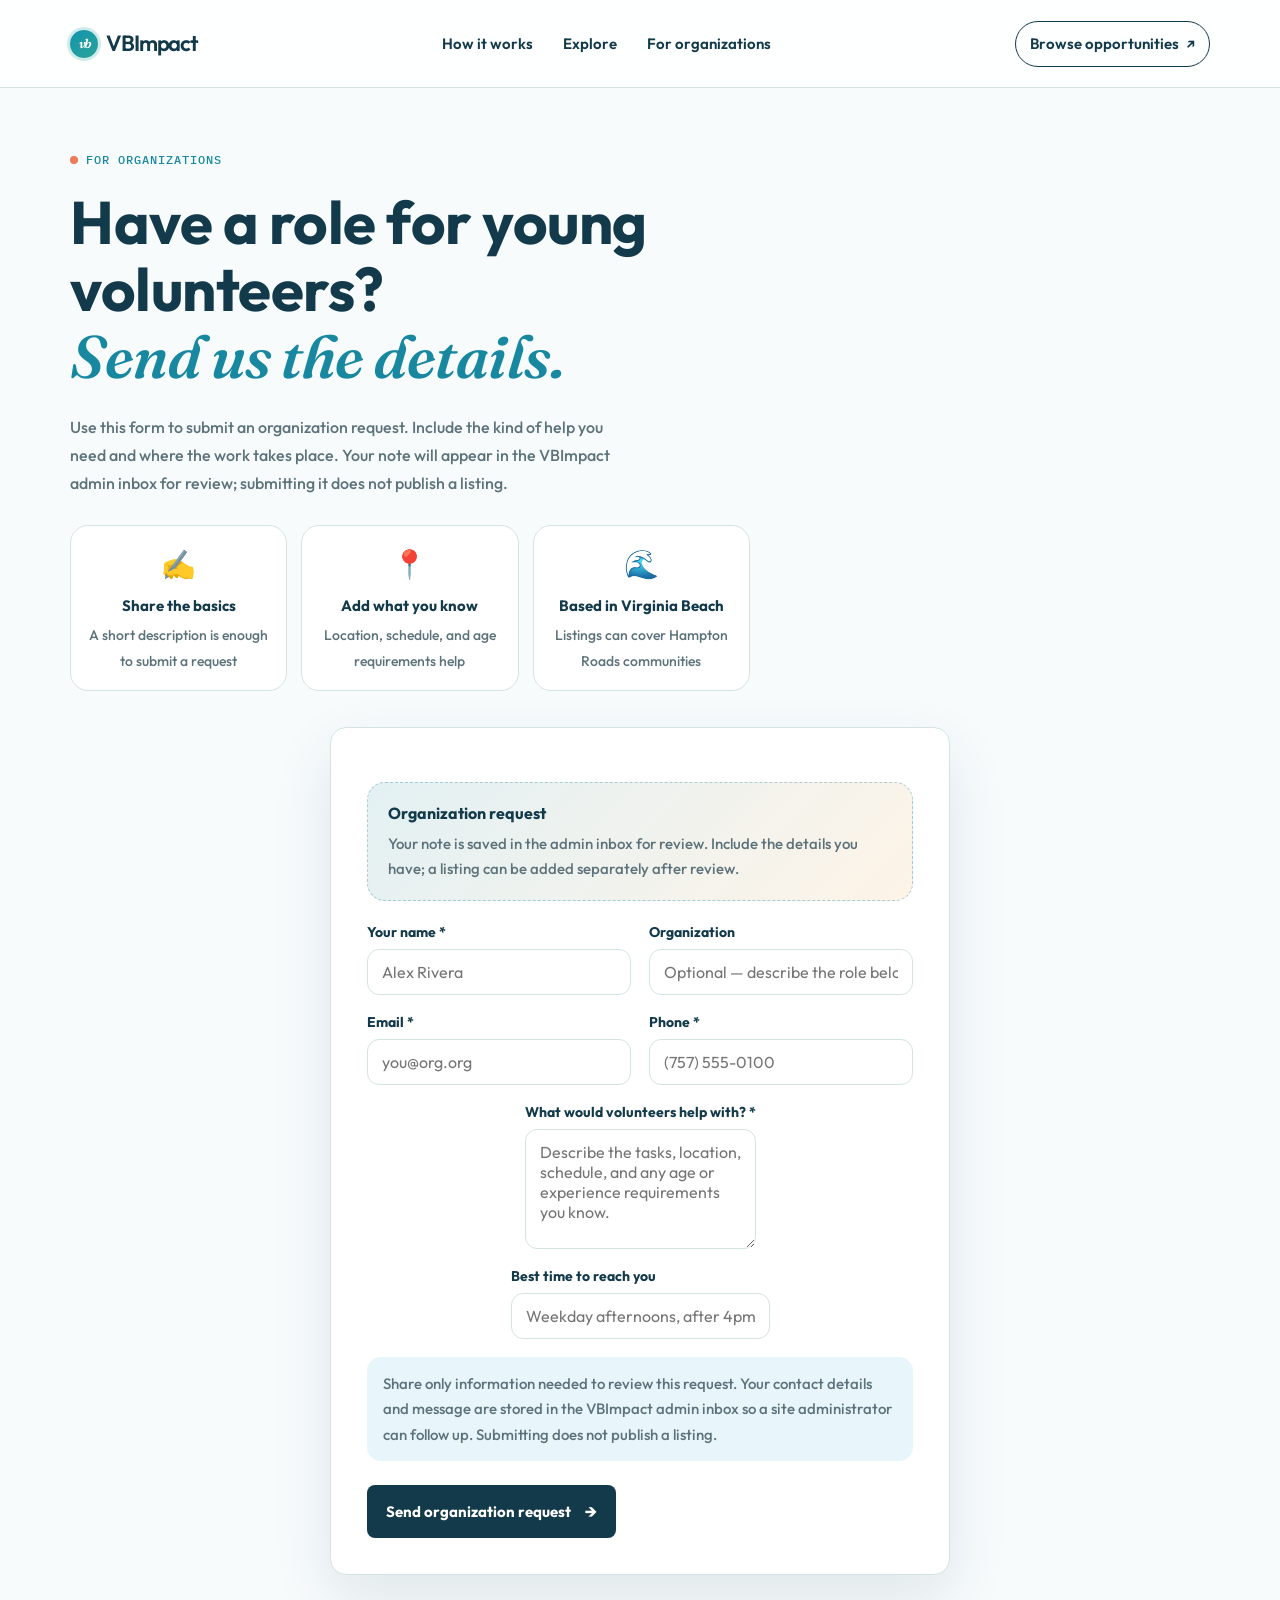
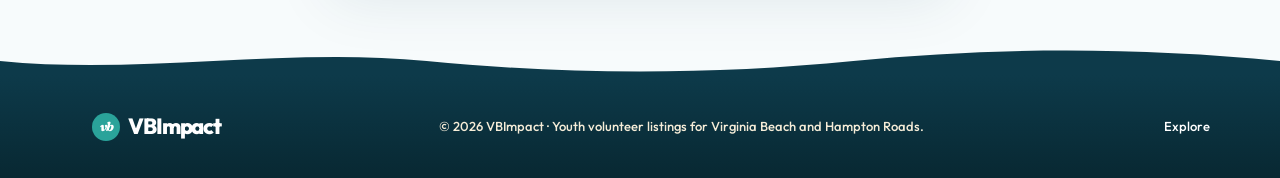
==== organizations.html @ a5ca2d63 "Add static VBImpact site (Explore, Home, Organizations)" ====
<!doctype html>
<html lang="en">
<head>
  <meta charset="UTF-8">
  <meta name="viewport" content="width=device-width, initial-scale=1.0">
  <title>Organizations — VBImpact</title>
  <link rel="preconnect" href="https://fonts.googleapis.com">
  <link rel="preconnect" href="https://fonts.gstatic.com" crossorigin>
  <link href="https://fonts.googleapis.com/css2?family=Fraunces:ital,opsz,wght@0,9..144,600;0,9..144,700;1,9..144,600&family=IBM+Plex+Mono:wght@400;500&family=Outfit:wght@400;500;600;700;800&display=swap" rel="stylesheet">
  <link rel="stylesheet" href="styles.css">
  <script src="data.js"></script>
  <script src="shim.js"></script>
</head>
<body>
  <div class="grain"></div>
  <a class="skip-link" href="#main-content">Skip to content</a>
  <header class="nav">
    <a class="logo" href="index.html"><span class="logo-mark">vb</span> VBImpact</a>
    <button class="nav-toggle" type="button" aria-controls="primary-navigation" aria-expanded="false" aria-label="Open navigation"><span></span><span></span><span></span></button>
    <nav id="primary-navigation">
      <a href="index.html#how">How it works</a>
      <a href="search.html">Explore</a>
      <a href="organizations.html">For organizations</a>
    </nav>
    <a class="nav-join" href="search.html">Browse opportunities <span>↗</span></a>
  </header>

  <main id="main-content" tabindex="-1">
    <section class="page-hero">
      <span class="eyebrow"><i></i> For organizations</span>
      <h1>Have a role for young volunteers?<br><em>Send us the details.</em></h1>
      <p>Use this form to submit an organization request. Include the kind of help you need and where the work takes place. Your note will appear in the VBImpact admin inbox for review; submitting it does not publish a listing.</p>

      <div class="icon-row">
        <div class="icon-tile"><span>✍️</span><strong>Share the basics</strong><small>A short description is enough to submit a request</small></div>
        <div class="icon-tile"><span>📍</span><strong>Add what you know</strong><small>Location, schedule, and age requirements help</small></div>
        <div class="icon-tile"><span>🌊</span><strong>Based in Virginia Beach</strong><small>Listings can cover Hampton Roads communities</small></div>
      </div>
    </section>

    <section class="form-shell">
      <form class="form-card" id="org-form">
        <div class="reachout-card">
          <strong>Organization request</strong>
          <p>Your note is saved in the admin inbox for review. Include the details you have; a listing can be added separately after review.</p>
        </div>

        <div class="form-grid" style="margin-top:22px">
          <div class="field">
            <label for="contactName">Your name *</label>
            <input id="contactName" name="contactName" required placeholder="Alex Rivera">
          </div>
          <div class="field">
            <label for="orgName">Organization</label>
            <input id="orgName" name="orgName" placeholder="Optional — describe the role below">
          </div>
          <div class="field">
            <label for="contactEmail">Email *</label>
            <input id="contactEmail" name="contactEmail" type="email" required placeholder="you@org.org">
          </div>
          <div class="field">
            <label for="contactPhone">Phone *</label>
            <input id="contactPhone" name="contactPhone" type="tel" required placeholder="(757) 555-0100">
          </div>
          <div class="field full">
            <label for="vibe">What would volunteers help with? *</label>
            <textarea id="vibe" name="vibe" required placeholder="Describe the tasks, location, schedule, and any age or experience requirements you know."></textarea>
          </div>
          <div class="field full">
            <label for="bestTime">Best time to reach you</label>
            <input id="bestTime" name="bestTime" placeholder="Weekday afternoons, after 4pm, etc.">
          </div>
        </div>

        <p class="form-note">Share only information needed to review this request. Your contact details and message are stored in the VBImpact admin inbox so a site administrator can follow up. Submitting does not publish a listing.</p>
        <div class="form-actions">
          <button class="primary" type="submit">Send organization request <span>→</span></button>
          <div class="form-status" id="form-status" aria-live="polite"></div>
        </div>
      </form>
    </section>
  </main>

  <footer>
    <a class="logo" href="index.html"><span class="logo-mark">vb</span> VBImpact</a>
    <span>© 2026 VBImpact · Youth volunteer listings for Virginia Beach and Hampton Roads.</span>
    <div>
      <a href="search.html">Explore</a>
    </div>
  </footer>

  <script src="nav.js"></script>
  <script src="organizations.js"></script>
</body>
</html>
---- styles.css ----
:root {
  --ink: #123a4a;
  --deep: #0b2c38;
  --sand: #f6edd8;
  --foam: #e7f6f8;
  --ocean: #1788a0;
  --teal: #2aa39a;
  --sky: #7ec8e3;
  --coral: #ef7a55;
  --sun: #f6b15a;
  --seaweed: #3f8f78;
  --lime: #c9ebd8;
  --muted: #5d737b;
  --line: #d4e4e2;
  --wave1: #1494ad;
  --wave2: #0f6f86;
  --wave3: #0b4f63;
  --mono: 'IBM Plex Mono', monospace;
  --sans: 'Outfit', sans-serif;
  --serif: 'Fraunces', serif;
}

* { box-sizing: border-box; }
html { scroll-behavior: smooth; }
body {
  margin: 0;
  color: var(--ink);
  font-family: var(--sans);
  font-size: 16px;
  font-weight: 500;
  line-height: 1.6;
  overflow-x: hidden;
  min-height: 100vh;
  background:
    radial-gradient(ellipse 90% 55% at 8% -8%, rgba(126, 200, 227, 0.55), transparent 58%),
    radial-gradient(ellipse 70% 45% at 100% 0%, rgba(246, 177, 90, 0.28), transparent 52%),
    linear-gradient(180deg, #dff4f8 0%, var(--foam) 28%, var(--sand) 72%, #f1e4c8 100%);
}
[hidden], .is-hidden { display: none !important; }

:focus-visible {
  outline: 3px solid #ef7a55;
  outline-offset: 3px;
}

.skip-link {
  position: fixed;
  top: 8px;
  left: 8px;
  z-index: 100;
  padding: 10px 14px;
  border-radius: 8px;
  background: #fff;
  color: var(--deep);
  font-weight: 700;
  transform: translateY(-160%);
}

.skip-link:focus { transform: translateY(0); }
.skip-target { display: block; }
main[id] { scroll-margin-top: 16px; }

.grain {
  position: fixed;
  inset: 0;
  pointer-events: none;
  opacity: 0.16;
  z-index: 10;
  background-image: url("data:image/svg+xml,%3Csvg viewBox='0 0 180 180' xmlns='http://www.w3.org/2000/svg'%3E%3Cfilter id='n'%3E%3CfeTurbulence type='fractalNoise' baseFrequency='.8' numOctaves='4' stitchTiles='stitch'/%3E%3C/filter%3E%3Crect width='100%25' height='100%25' filter='url(%23n)' opacity='.13'/%3E%3C/svg%3E");
}

.nav {
  height: 88px;
  padding: 0 5.5vw;
  display: flex;
  align-items: center;
  justify-content: space-between;
  position: relative;
  z-index: 2;
}

.logo {
  font-weight: 800;
  text-decoration: none;
  color: var(--ink);
  letter-spacing: -1.2px;
  font-size: 22px;
  display: flex;
  align-items: center;
  gap: 8px;
}

.logo-mark {
  background: linear-gradient(145deg, var(--wave1), var(--teal));
  color: #fff;
  border-radius: 50%;
  width: 28px;
  height: 28px;
  display: grid;
  place-items: center;
  font-size: 13px;
  font-family: var(--serif);
  font-style: italic;
  box-shadow: 0 0 0 3px rgba(42, 163, 154, 0.22);
}

.nav nav { display: flex; gap: 30px; }
.nav-toggle { display: none; }
.nav a { font-size: 15px; font-weight: 600; color: var(--ink); text-decoration: none; }
.nav a:hover { color: var(--ocean); }
.nav-join {
  font-size: 14px;
  font-weight: 700;
  color: var(--ink);
  text-decoration: none;
  border: 1.5px solid var(--ink);
  padding: 10px 14px;
  border-radius: 999px;
  transition: 0.2s;
  background: transparent;
  cursor: pointer;
}
.nav-join:hover { background: var(--ink); color: #fff; }
.nav-join span { font-size: 14px; margin-left: 4px; }

.hero {
  min-height: 640px;
  display: grid;
  grid-template-columns: 50% 50%;
  padding: 36px 5.5vw 60px;
  position: relative;
}

.hero-copy { padding-top: 18px; }

.mission-pill {
  display: inline-flex;
  align-items: center;
  gap: 10px;
  background: rgba(255, 255, 255, 0.72);
  border: 1px solid rgba(23, 136, 160, 0.25);
  border-radius: 999px;
  padding: 8px 14px;
  font-size: 12px;
  font-weight: 600;
  color: var(--ocean);
  margin-bottom: 8px;
  backdrop-filter: blur(6px);
}
.mission-pill b { color: var(--deep); font-weight: 800; }

.eyebrow {
  font: 500 12px var(--mono);
  letter-spacing: 1px;
  display: flex;
  align-items: center;
  gap: 8px;
  text-transform: uppercase;
  color: var(--ocean);
}
.eyebrow i {
  width: 8px;
  height: 8px;
  background: var(--coral);
  border-radius: 50%;
  display: inline-block;
}

.hero h1,
.section h2,
.match h2,
.closing h2,
.page-hero h1 {
  font-size: var(--type-display);
  line-height: 1.05;
  letter-spacing: -1px;
  margin: 22px 0;
  color: var(--ink);
}

em {
  font-family: var(--serif);
  font-weight: 600;
  font-style: italic;
  letter-spacing: -3px;
  color: var(--ocean);
}

.hero p {
  font-size: 17px;
  line-height: 1.75;
  max-width: 430px;
  margin: 0 0 28px;
  color: var(--muted);
}

.hero-actions { display: flex; align-items: center; gap: 28px; flex-wrap: wrap; }

.primary,
.white-button {
  padding: 15px 19px;
  border: 0;
  background: var(--ink);
  color: #fff;
  border-radius: 999px;
  font: 700 15px var(--sans);
  cursor: pointer;
  transition: 0.2s;
  text-decoration: none;
  display: inline-flex;
  align-items: center;
}
.primary:hover { transform: translateY(-2px); background: var(--ocean); }
.primary span,
.white-button span { font-size: 18px; margin-left: 14px; }

.text-link {
  font-weight: 700;
  font-size: 15px;
  color: var(--ink);
  text-decoration: none;
}
.text-link span { font-size: 16px; margin-left: 4px; }

.people {
  display: flex;
  align-items: center;
  gap: 12px;
  margin-top: 52px;
}
.avatars { display: flex; }
.avatars b {
  font-size: 9px;
  color: white;
  width: 27px;
  height: 27px;
  display: grid;
  place-items: center;
  border-radius: 50%;
  border: 2px solid var(--sand);
  margin-left: -7px;
  background: #1788a0;
}
.avatars b:nth-child(2) { background: #ef7a55; }
.avatars b:nth-child(3) { background: #2aa39a; }
.avatars b:nth-child(4) { background: #f6b15a; }
.people span { font-size: 13px; line-height: 1.5; color: var(--muted); }

.hero-art {
  background:
    linear-gradient(180deg, rgba(11, 44, 56, 0.03) 20%, rgba(11, 44, 56, 0.28) 100%),
    url("beach-cleanup-volunteers.jpg") center 48% / cover no-repeat;
  border-radius: 240px 240px 18px 18px;
  position: relative;
  min-height: 520px;
  overflow: hidden;
  isolation: isolate;
  box-shadow: inset 0 -40px 60px rgba(11, 44, 56, 0.18);
}

.hero-art svg {
  position: absolute;
  width: 120%;
  left: -10%;
  height: 100%;
  bottom: -8px;
  z-index: 1;
}

.hero-art svg,
.hero-art .sun,
.hero-art .orb,
.hero-art .circle-text { display: none; }

.sun {
  position: absolute;
  width: 180px;
  height: 180px;
  background: radial-gradient(circle at 35% 35%, #fff1c4, var(--sun));
  border-radius: 50%;
  top: 42px;
  left: 96px;
  animation: bob 5s ease-in-out infinite;
  box-shadow: 0 0 60px rgba(246, 177, 90, 0.45);
}

@keyframes bob {
  0%, 100% { transform: translateY(0); }
  50% { transform: translateY(10px); }
}

.orb { position: absolute; border-radius: 50%; z-index: 1; }
.orb-one {
  background: rgba(255, 255, 255, 0.55);
  width: 34px;
  height: 34px;
  top: 90px;
  right: 54px;
}
.orb-two {
  background: var(--coral);
  width: 67px;
  height: 67px;
  top: 157px;
  right: -17px;
  opacity: 0.85;
}

.land { fill: #efd9ad; }
.plant { fill: none; stroke: #2f6b5a; stroke-width: 7; stroke-linecap: round; }
.leaf { fill: #5fad8a; }
.person-back { fill: #0f4c5c; }
.person-front { fill: #ef7a55; }
.box { fill: #f6b15a; stroke: #123a4a; stroke-width: 4; stroke-linejoin: round; }
.heart { fill: #ef7a55; }
.wave-shape { fill: #4fb6c8; opacity: 0.55; }
.wave-shape-2 { fill: #2a8fa6; opacity: 0.45; }

.window-card {
  position: absolute;
  background: var(--deep);
  color: #fff;
  z-index: 3;
  padding: 16px 20px;
  right: 25px;
  top: 28px;
  width: 160px;
  transform: rotate(2deg);
  border-radius: 16px;
  animation: floaty 6s ease-in-out infinite;
}
@keyframes floaty {
  0%, 100% { transform: rotate(2deg) translateY(0); }
  50% { transform: rotate(2deg) translateY(-4px); }
}
.window-card strong {
  font: 600 42px var(--serif);
  color: var(--lime);
  display: block;
  line-height: 1.1;
}
.window-card span:last-child { font-size: 12px; line-height: 1.5; }
.mini-label { font: 11px var(--mono); letter-spacing: 1px; color: #b8e0d2; }

.circle-text {
  position: absolute;
  bottom: 78px;
  right: 28px;
  width: 94px;
  height: 94px;
  border: 1px dashed #0f3d4c;
  border-radius: 50%;
  font: 8px var(--mono);
  padding: 14px;
  line-height: 1.5;
  z-index: 2;
  transform: rotate(-16deg);
  color: var(--deep);
  background: rgba(246, 237, 216, 0.4);
}

.location-pill {
  position: absolute;
  z-index: 4;
  bottom: 86px;
  left: 24px;
  background: var(--sand);
  padding: 10px 14px;
  display: flex;
  gap: 9px;
  align-items: center;
  font-weight: 700;
  font-size: 14px;
  line-height: 1.2;
  box-shadow: 4px 4px #0b2c38;
  border-radius: 10px;
}
.location-pill small { font: 11px var(--mono); letter-spacing: 1px; }
.pin { color: var(--coral); font-size: 18px; }
.photo-credit {
  position: absolute;
  right: 14px;
  bottom: 14px;
  z-index: 4;
  color: #fff;
  font: 11px var(--mono);
  text-shadow: 0 1px 5px rgba(11, 44, 56, 0.75);
  text-decoration: none;
}
.photo-credit:hover {
  text-decoration: underline;
}

.shore-bar {
  position: relative;
  height: 110px;
  overflow: hidden;
  background: linear-gradient(180deg, transparent, rgba(246, 237, 216, 0.4));
  margin-top: -18px;
}
.shore-bar svg {
  position: absolute;
  inset: 0;
  width: 200%;
  height: 100%;
  animation: tide-slide 18s linear infinite;
}
@keyframes tide-slide {
  from { transform: translateX(0); }
  to { transform: translateX(-50%); }
}
.shore-caption {
  position: absolute;
  inset: 0;
  display: grid;
  place-items: center;
  z-index: 2;
  pointer-events: none;
}
.shore-caption span {
  background: rgba(11, 44, 56, 0.78);
  color: #e8f8ff;
  font: 600 14px var(--sans);
  letter-spacing: 0.2px;
  padding: 10px 16px;
  border-radius: 999px;
  backdrop-filter: blur(4px);
}

.section { padding-left: 5.5vw; padding-right: 5.5vw; }

.mission-band {
  margin: 28px 5.5vw 0;
  padding: 28px 32px;
  border-radius: 24px;
  background:
    linear-gradient(120deg, rgba(23, 136, 160, 0.12), rgba(246, 177, 90, 0.16)),
    rgba(255, 255, 255, 0.55);
  border: 1px solid rgba(23, 136, 160, 0.18);
  display: grid;
  grid-template-columns: auto 1fr;
  gap: 18px;
  align-items: center;
}
.mission-band .badge {
  width: 64px;
  height: 64px;
  border-radius: 50%;
  display: grid;
  place-items: center;
  font-size: 28px;
  background: linear-gradient(145deg, var(--sky), var(--ocean));
  box-shadow: 0 10px 24px rgba(23, 136, 160, 0.25);
}
.mission-band h2 {
  font-size: var(--type-subhead);
  letter-spacing: -0.5px;
  margin: 0 0 6px;
  line-height: 1.15;
}
.mission-band p {
  margin: 0;
  color: var(--muted);
  font-size: 16px;
  line-height: 1.6;
}

.how {
  display: grid;
  grid-template-columns: 1fr 1fr;
  padding-top: 110px;
  padding-bottom: 60px;
}
.section h2 { margin: 19px 0; }
.how > p {
  max-width: 380px;
  font-size: 17px;
  line-height: 1.8;
  align-self: end;
  margin: 0 0 11px;
  color: var(--muted);
}

.steps {
  display: grid;
  grid-template-columns: repeat(3, 1fr);
  gap: 0;
  padding-bottom: 120px;
}
.steps article {
  padding: 28px 40px 10px 0;
  border-top: 1px solid var(--line);
  margin-right: 25px;
}
.steps article > span { font: 13px var(--mono); color: var(--ocean); }
.step-icon { font-size: 43px; margin: 35px 0 18px; height: 52px; }
.spark { color: var(--coral); }
.hands { color: var(--teal); font-size: 63px; transform: rotate(-20deg); }
.heart-icon { color: var(--coral); }
.steps h3 { font-size: 18px; letter-spacing: -0.7px; margin: 0 0 10px; }
.steps p { font-size: 15px; line-height: 1.7; color: var(--muted); max-width: 300px; }

.match {
  background:
    radial-gradient(circle at 85% 20%, rgba(246, 177, 90, 0.35), transparent 30%),
    linear-gradient(135deg, #1788a0 0%, #2aa39a 55%, #4fb6c8 100%);
  margin: 0 5.5vw;
  padding: 78px 7.5%;
  position: relative;
  overflow: hidden;
  display: grid;
  grid-template-columns: 1.1fr 0.9fr;
  min-height: 510px;
  border-radius: 28px;
}
.match-blob {
  position: absolute;
  width: 530px;
  height: 530px;
  border-radius: 50%;
  background: rgba(246, 177, 90, 0.28);
  left: -230px;
  bottom: -330px;
}
.match-copy { position: relative; z-index: 1; }
.light { color: #fff; }
.light i { background: var(--sun); }
.match h2 { color: #fff; margin-top: 18px; }
.match h2 em { color: var(--sun); }
.match-copy p { color: rgba(255, 255, 255, 0.9); line-height: 1.7; font-size: 16px; max-width: 340px; }
.white-button { background: #fff; color: var(--ink); margin-top: 18px; }
.white-button:hover { transform: translateY(-2px); }

.match-card {
  background: var(--sand);
  padding: 23px 25px;
  align-self: center;
  position: relative;
  z-index: 2;
  box-shadow: 12px 12px 0 #0b2c38;
  border-radius: 16px;
}
.card-top {
  display: flex;
  justify-content: space-between;
  font: 12px var(--mono);
  letter-spacing: 1px;
}
.progress { height: 3px; background: #dedbd2; margin: 18px 0 32px; border-radius: 4px; }
.progress i { display: block; height: 100%; width: 25%; background: var(--coral); transition: 0.3s; border-radius: 4px; }
.match-card h3 { font-size: 26px; line-height: 1.08; letter-spacing: -1.5px; margin: 0 0 22px; }
.choice-grid { display: grid; grid-template-columns: 1fr 1fr; gap: 8px; }
.choice-grid button {
  background: transparent;
  border: 1px solid #c7c5bd;
  text-align: left;
  padding: 10px;
  font: 14px var(--sans);
  cursor: pointer;
  border-radius: 10px;
}
.choice-grid button.selected,
.choice-grid button:hover {
  background: var(--lime);
  border-color: var(--ink);
}
.next {
  width: 100%;
  margin-top: 20px;
  background: var(--ink);
  color: #fff;
  padding: 12px;
  border: 0;
  font: 700 15px var(--sans);
  cursor: pointer;
  border-radius: 999px;
}
.next span { margin-left: 55%; font-size: 16px; }
.survey-result { margin: 0; color: var(--muted); line-height: 1.6; }
.survey-results { display: grid; gap: 10px; max-height: 360px; overflow-y: auto; }
.survey-result-item { padding: 12px; border: 1px solid #dedbd2; border-radius: 10px; background: #fff; }
.survey-result-item h4 { margin: 0 0 4px; font-size: 16px; line-height: 1.25; }
.survey-result-item p { margin: 5px 0; color: var(--muted); font-size: 13px; line-height: 1.45; }
.survey-result-item .survey-result-org { color: var(--ink); font-weight: 700; }
.survey-result-steps { margin: 6px 0; padding-left: 20px; color: var(--muted); font-size: 13px; line-height: 1.45; }
.survey-result-item a,
.survey-all { color: var(--ocean); font-size: 14px; font-weight: 700; }
.survey-all { text-align: center; }

.opportunities { padding-top: 130px; padding-bottom: 120px; }
.op-head {
  display: flex;
  justify-content: space-between;
  align-items: end;
  margin-bottom: 46px;
  gap: 20px;
}
.opp-grid { display: grid; grid-template-columns: repeat(3, 1fr); gap: 24px; }
.opp { padding-bottom: 6px; }
.opp-visual {
  height: 246px;
  margin: 15px 0 17px;
  display: grid;
  place-items: center;
  font-size: 70px;
  border-radius: 22px 22px 42% 42% / 22px 22px 30% 30%;
  transition: transform 0.35s ease;
  overflow: hidden;
  background: #b8d4d2;
}
.opp-visual img {
  width: 100%;
  height: 100%;
  object-fit: cover;
}
.opp:hover .opp-visual { transform: translateY(-6px) scale(1.02); }
.opp.animals .opp-visual, .one .opp-visual { background: #b8d4d2; }
.opp.food .opp-visual, .two .opp-visual { background: #f4c98b; }
.opp.youth .opp-visual, .three .opp-visual { background: #a8d5e8; }
.opp.environment .opp-visual { background: #9fd4b8; }
.opp.arts .opp-visual { background: #f3b6a8; }
.category {
  font: 12px var(--mono);
  letter-spacing: 1px;
  color: var(--ocean);
}
.opp h3 {
  font-size: 19px;
  line-height: 1.2;
  letter-spacing: -0.8px;
  margin: 0;
}
.opp p { font: 13px var(--mono); color: var(--muted); margin: 8px 0 15px; line-height: 1.6; }
.opp a { font: 700 14px var(--sans); color: var(--ink); text-decoration: none; }
.opp a b { font-size: 17px; margin-left: 5px; }

.closing {
  border-top: 1px solid var(--line);
  padding: 85px 5.5vw;
  display: flex;
  justify-content: space-between;
  align-items: center;
  gap: 24px;
}
.closing h2 { margin-bottom: 0; }
.closing .primary { height: max-content; }

footer {
  background:
    linear-gradient(180deg, #0d3a4a 0%, #082832 100%);
  color: var(--sand);
  display: flex;
  justify-content: space-between;
  align-items: center;
  padding: 34px 5.5vw;
  font-size: 13px;
  gap: 16px;
  flex-wrap: wrap;
  position: relative;
}
footer::before {
  content: '';
  position: absolute;
  left: 0;
  right: 0;
  top: -28px;
  height: 28px;
  background: url("data:image/svg+xml,%3Csvg xmlns='http://www.w3.org/2000/svg' viewBox='0 0 1440 28' preserveAspectRatio='none'%3E%3Cpath fill='%230d3a4a' d='M0 14c160 14 320-14 480 0s320 14 480 0 320-14 480 0v14H0z'/%3E%3C/svg%3E") center / 100% 100% no-repeat;
}
footer .logo { color: #fff; }
footer .logo-mark { background: var(--teal); box-shadow: none; }
footer a { color: #fff; text-decoration: none; margin-left: 22px; }

.modal {
  position: fixed;
  inset: 0;
  background: #0a2e3abd;
  z-index: 30;
  display: none;
  place-items: center;
  padding: 20px;
}
.modal.visible { display: grid; }
.modal-box {
  background: var(--sand);
  padding: 46px;
  max-width: 470px;
  width: 100%;
  position: relative;
  box-shadow: 12px 12px var(--coral);
  border-radius: 18px;
}
.modal-box h2 {
  font-size: 44px;
  line-height: 1.02;
  letter-spacing: -2.5px;
  margin: 18px 0;
}
.modal-box p { font-size: 16px; line-height: 1.65; color: var(--muted); }
.modal input {
  width: 100%;
  margin: 15px 0 10px;
  padding: 14px;
  border: 1px solid #bdbbb3;
  background: transparent;
  font: 16px var(--sans);
  border-radius: 10px;
}
.full { width: 100%; justify-content: center; }
.close {
  position: absolute;
  right: 18px;
  top: 14px;
  border: 0;
  background: none;
  font-size: 29px;
  cursor: pointer;
  color: var(--ink);
}

.page-hero {
  padding: 64px 5.5vw 28px;
  max-width: 820px;
}
.page-hero p {
  font-size: 16px;
  line-height: 1.75;
  color: var(--muted);
  max-width: 560px;
}

.form-shell {
  max-width: 760px;
  margin: 0 auto 100px;
  padding: 0 5.5vw;
}
.form-card {
  background: rgba(255, 255, 255, 0.78);
  border: 1px solid var(--line);
  border-radius: 28px;
  padding: 36px;
  backdrop-filter: blur(8px);
  box-shadow: 0 24px 60px rgba(15, 61, 76, 0.1);
}
.form-grid {
  display: grid;
  grid-template-columns: 1fr 1fr;
  gap: 18px;
}
.field { display: grid; gap: 8px; }
.field.full { grid-column: 1 / -1; }
.field label { font: 700 14px var(--sans); }
.field input,
.field select,
.field textarea {
  width: 100%;
  padding: 12px 14px;
  border: 1px solid var(--line);
  border-radius: 12px;
  background: #fff;
  font: 16px var(--sans);
  color: var(--ink);
  outline: none;
}
.field textarea { min-height: 120px; resize: vertical; }
.field input:focus,
.field select:focus,
.field textarea:focus {
  border-color: var(--ocean);
  box-shadow: 0 0 0 3px rgba(23, 136, 160, 0.15);
}

.chip-grid { display: flex; flex-wrap: wrap; gap: 8px; }
.chip {
  display: inline-flex;
  align-items: center;
  gap: 6px;
  border: 1px solid var(--line);
  background: #fff;
  border-radius: 999px;
  padding: 8px 12px;
  font-size: 14px;
  cursor: pointer;
}
.chip input { accent-color: var(--ocean); }

.form-note {
  margin-top: 18px;
  font-size: 15px;
  color: var(--muted);
  line-height: 1.7;
  background: rgba(126, 200, 227, 0.18);
  border-radius: 14px;
  padding: 14px 16px;
}
.form-actions {
  margin-top: 24px;
  display: flex;
  align-items: center;
  gap: 16px;
  flex-wrap: wrap;
}
.form-status {
  font-size: 15px;
  color: var(--teal);
  min-height: 1.2em;
}
.form-status.error { color: var(--coral); }

.reachout-card {
  margin-top: 18px;
  padding: 18px 20px;
  border-radius: 18px;
  background: linear-gradient(135deg, rgba(23, 136, 160, 0.12), rgba(246, 177, 90, 0.14));
  border: 1px dashed rgba(23, 136, 160, 0.35);
}
.reachout-card strong { display: block; margin-bottom: 6px; font-size: 16px; }
.reachout-card p { margin: 0; color: var(--muted); font-size: 15px; line-height: 1.65; }

.icon-row {
  display: grid;
  grid-template-columns: repeat(3, 1fr);
  gap: 14px;
  margin: 28px 0 8px;
}
.icon-tile {
  background: rgba(255, 255, 255, 0.68);
  border: 1px solid var(--line);
  border-radius: 18px;
  padding: 16px;
  text-align: center;
}
.icon-tile span { font-size: 28px; display: block; margin-bottom: 8px; }
.icon-tile strong { display: block; font-size: 15px; margin-bottom: 4px; }
.icon-tile small { color: var(--muted); font-size: 14px; line-height: 1.5; }

body {
  background: #f7fbfc;
}

.grain {
  display: none;
}

.nav {
  background: rgba(255, 255, 255, 0.94);
  border-bottom: 1px solid var(--line);
}

.hero {
  max-width: 1280px;
  margin: 0 auto;
  padding-top: 64px;
}

.hero h1,
.section h2,
.match h2,
.closing h2,
.page-hero h1 {
  letter-spacing: -1px;
}

.hero-art {
  border-radius: 28px;
  box-shadow: 0 18px 45px rgba(15, 61, 76, 0.14);
}

.sun,
.orb,
.circle-text {
  display: none;
}

.window-card {
  top: 24px;
  right: 24px;
  transform: none;
  animation: none;
}

.location-pill {
  bottom: 24px;
  box-shadow: 0 8px 18px rgba(11, 44, 56, 0.2);
}

.mission-band,
.match,
.form-card,
.failsafe {
  border-radius: 16px;
}

.mission-band {
  background: #fff;
  box-shadow: 0 8px 24px rgba(15, 61, 76, 0.06);
}

.match {
  box-shadow: 0 14px 35px rgba(15, 61, 76, 0.12);
}

.match-blob {
  display: none;
}

.match-card {
  box-shadow: 0 10px 0 rgba(11, 44, 56, 0.18);
}

.opp-visual {
  border-radius: 16px;
}

.form-card,
.failsafe,
.icon-tile {
  background: #fff;
}

.primary,
.white-button,
.next,
.details-link {
  border-radius: 8px;
}

@media (max-width: 750px) {
  .nav {
    height: auto;
    min-height: 76px;
    padding: 12px 6vw;
    gap: 12px;
  }

  .nav:not(.admin-nav) > .nav-join { display: none; }
  .nav-toggle {
    display: inline-flex;
    width: 44px;
    height: 44px;
    flex: 0 0 44px;
    flex-direction: column;
    justify-content: center;
    align-items: center;
    gap: 5px;
    border: 1px solid var(--line);
    border-radius: 10px;
    background: #fff;
    color: var(--ink);
    cursor: pointer;
  }
  .nav-toggle span {
    width: 18px;
    height: 2px;
    border-radius: 2px;
    background: currentColor;
  }
  .nav nav {
    display: none;
    position: absolute;
    top: calc(100% - 2px);
    left: 4vw;
    right: 4vw;
    z-index: 20;
    padding: 12px;
    border: 1px solid var(--line);
    border-radius: 14px;
    background: #fff;
    box-shadow: 0 12px 28px rgba(15, 61, 76, 0.16);
  }
  .nav nav.is-open { display: grid; gap: 0; }
  .nav nav a,
  .admin-nav nav .tab {
    display: block;
    padding: 12px;
    border-radius: 8px;
    text-align: left;
  }
  .nav nav a:hover,
  .admin-nav nav .tab:hover { background: #eef7f6; }
  .admin-nav {
    flex-wrap: wrap;
    justify-content: space-between;
  }
  .admin-nav > .logo { font-size: 18px; }
  .admin-nav > #logout { padding: 8px 10px; font-size: 12px; }
  .admin-nav nav {
    left: 4vw;
    right: 4vw;
  }
  .hero {
    grid-template-columns: 1fr;
    padding: 25px 6vw 40px;
    gap: 40px;
  }
  .hero h1 { font-size: 48px; letter-spacing: -1px; }
  .hero-art { min-height: 420px; }
  .mission-band {
    margin: 18px 6vw 0;
    grid-template-columns: 1fr;
    padding: 22px;
  }
  .how {
    grid-template-columns: 1fr;
    padding: 80px 6vw 34px;
    gap: 20px;
  }
  .steps {
    grid-template-columns: 1fr;
    padding: 0 6vw 85px;
  }
  .steps article { padding: 26px 0; margin: 0; }
  .match {
    margin: 0 4vw;
    padding: 60px 8%;
    grid-template-columns: 1fr;
    gap: 35px;
  }
  .opportunities { padding: 90px 6vw; }
  .op-head { align-items: flex-start; flex-direction: column; }
  .opp-grid { grid-template-columns: 1fr; gap: 42px; }
  .opp-visual { height: 210px; }
  .closing { padding: 66px 6vw; display: block; }
  .closing .primary { margin-top: 30px; }
  footer { padding: 30px 6vw; display: block; }
  footer > span { display: block; margin: 22px 0; }
  footer div a:first-child { margin-left: 0; }
  .match-card { box-shadow: 8px 8px 0 #0b2c38; }
  .form-grid { grid-template-columns: 1fr; }
  .icon-row { grid-template-columns: 1fr; }
  .form-card { padding: 22px; }
  .shore-bar { height: 90px; }
}

:root {
  --type-display: 60px;
  --type-section: 42px;
  --type-subhead: 30px;
  --type-card: 20px;
  --type-body: 16px;
  --type-small: 14px;
  --type-meta: 12px;
}

@media (max-width: 750px) {
  :root {
    --type-display: 38px;
    --type-section: 32px;
    --type-subhead: 24px;
    --type-card: 18px;
  }
}

.nav .logo { font-size: 22px; }

.hero h1,
.page-hero h1 {
  font-size: var(--type-display);
  line-height: 1.12;
  letter-spacing: -0.5px;
}

.section h2,
.match h2,
.closing h2 {
  font-size: var(--type-section);
  line-height: 1.15;
  letter-spacing: -0.5px;
}

.mission-band h2,
.match-card h3 {
  font-size: var(--type-subhead);
  line-height: 1.2;
  letter-spacing: 0;
}

.steps h3,
.opp h3 {
  font-size: var(--type-card);
  letter-spacing: 0;
}

em { letter-spacing: -0.5px; }

@media (max-width: 750px) {
  .nav:not(.admin-nav) {
    height: auto;
    min-height: 76px;
    gap: 8px;
  }

  .nav:not(.admin-nav) .logo {
    flex: 0 0 auto;
    gap: 6px;
    font-size: 19px;
    letter-spacing: -0.5px;
    white-space: nowrap;
  }

  .nav:not(.admin-nav) .nav-join {
    flex: 0 0 auto;
    padding: 8px 10px;
    font-size: 13px;
    white-space: nowrap;
  }
}

@media (max-width: 350px) {
  .nav:not(.admin-nav) .nav-join {
    padding: 8px;
    font-size: 12px;
  }
}

@media (prefers-reduced-motion: reduce) {
  *, *::before, *::after {
    scroll-behavior: auto !important;
    animation-duration: 0.01ms !important;
    animation-iteration-count: 1 !important;
    transition-duration: 0.01ms !important;
  }
}
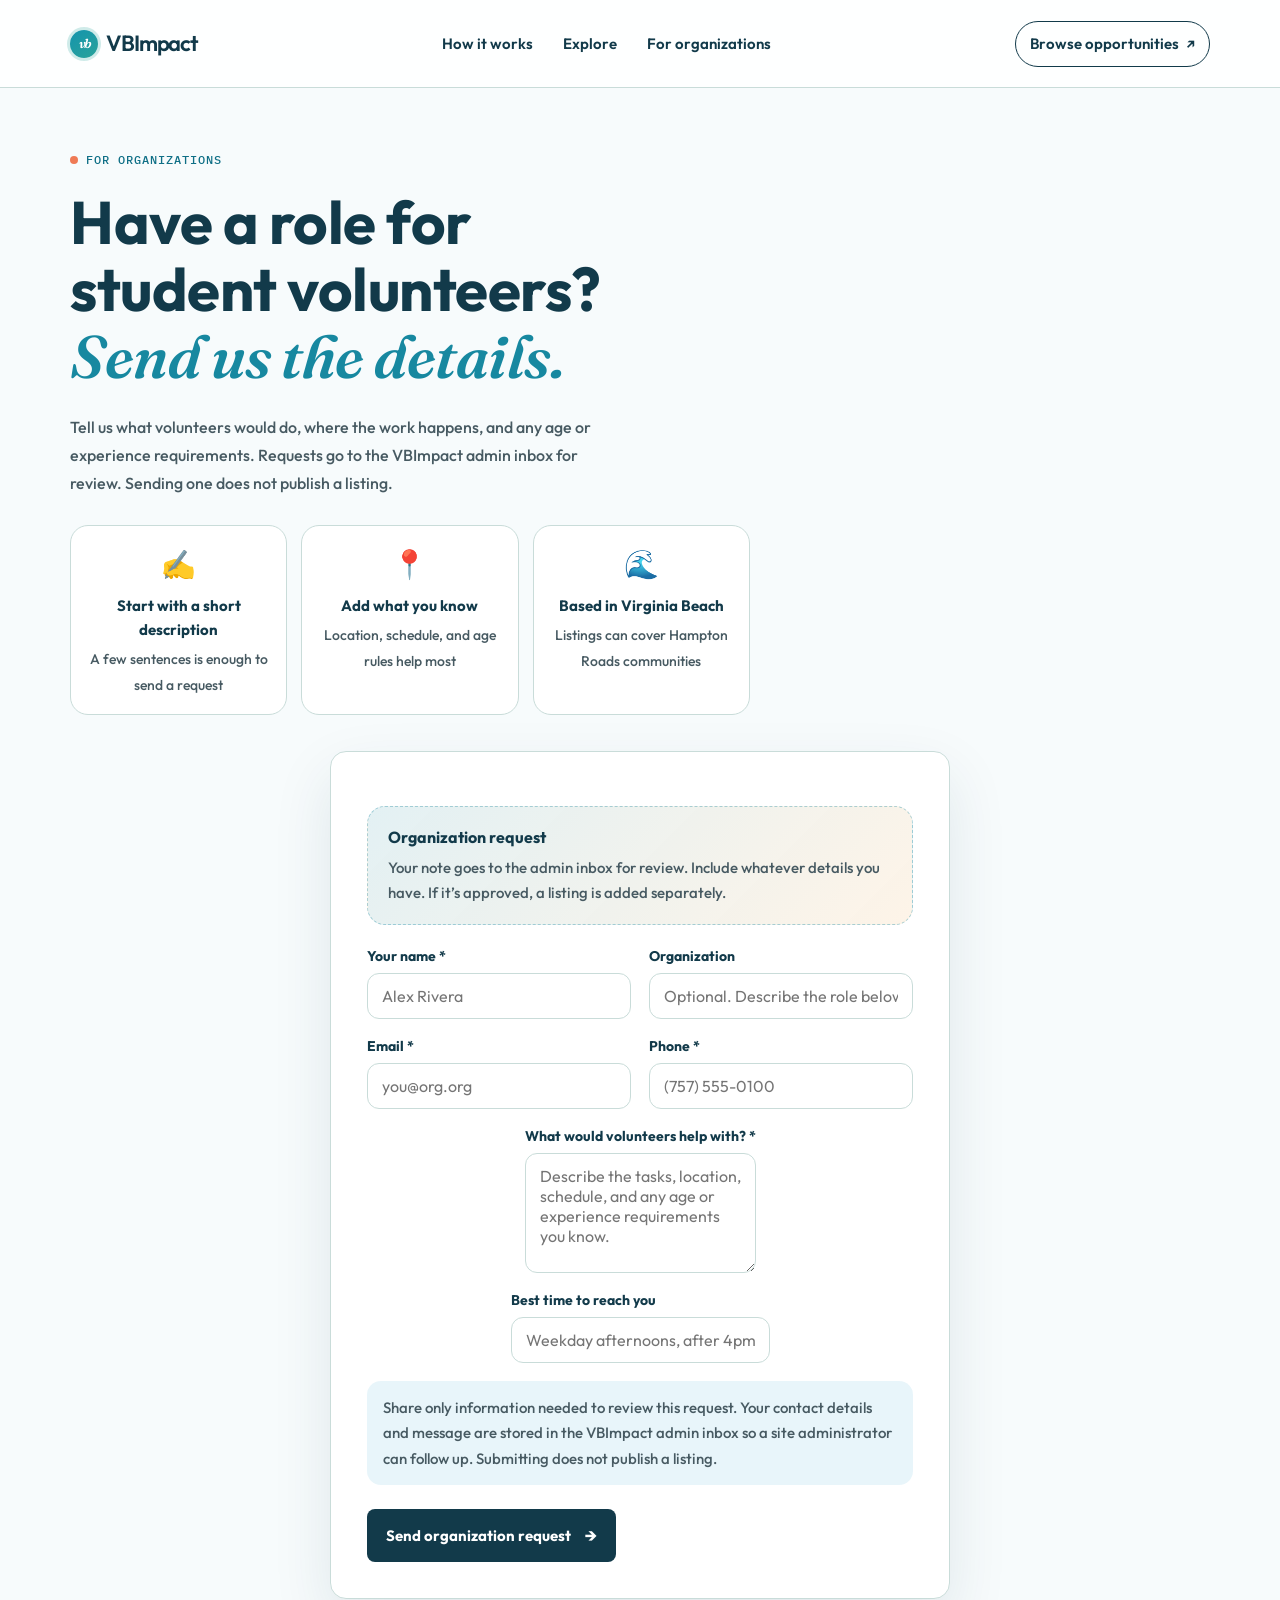
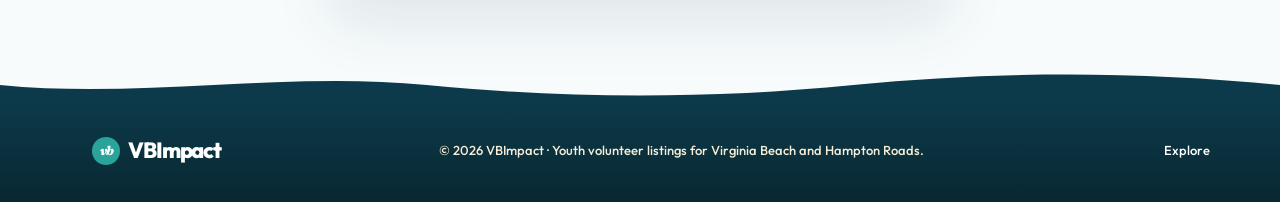
==== commit ee7af982: "Polish Explore/Home/Organizations copy, add saved picks and service-hours log Visual polish layer (p" ====
--- a/organizations.html
+++ b/organizations.html
@@ -3,13 +3,14 @@
 <head>
   <meta charset="UTF-8">
   <meta name="viewport" content="width=device-width, initial-scale=1.0">
-  <title>Organizations — VBImpact</title>
+  <title>Organizations | VBImpact</title>
   <link rel="preconnect" href="https://fonts.googleapis.com">
   <link rel="preconnect" href="https://fonts.gstatic.com" crossorigin>
   <link href="https://fonts.googleapis.com/css2?family=Fraunces:ital,opsz,wght@0,9..144,600;0,9..144,700;1,9..144,600&family=IBM+Plex+Mono:wght@400;500&family=Outfit:wght@400;500;600;700;800&display=swap" rel="stylesheet">
   <link rel="stylesheet" href="styles.css">
   <script src="data.js"></script>
   <script src="shim.js"></script>
+  <link rel="stylesheet" href="polish.css" />
 </head>
 <body>
   <div class="grain"></div>
@@ -28,12 +29,12 @@
   <main id="main-content" tabindex="-1">
     <section class="page-hero">
       <span class="eyebrow"><i></i> For organizations</span>
-      <h1>Have a role for young volunteers?<br><em>Send us the details.</em></h1>
-      <p>Use this form to submit an organization request. Include the kind of help you need and where the work takes place. Your note will appear in the VBImpact admin inbox for review; submitting it does not publish a listing.</p>
+      <h1>Have a role for student volunteers?<br><em>Send us the details.</em></h1>
+      <p>Tell us what volunteers would do, where the work happens, and any age or experience requirements. Requests go to the VBImpact admin inbox for review. Sending one does not publish a listing.</p>
 
       <div class="icon-row">
-        <div class="icon-tile"><span>✍️</span><strong>Share the basics</strong><small>A short description is enough to submit a request</small></div>
-        <div class="icon-tile"><span>📍</span><strong>Add what you know</strong><small>Location, schedule, and age requirements help</small></div>
+        <div class="icon-tile"><span>✍️</span><strong>Start with a short description</strong><small>A few sentences is enough to send a request</small></div>
+        <div class="icon-tile"><span>📍</span><strong>Add what you know</strong><small>Location, schedule, and age rules help most</small></div>
         <div class="icon-tile"><span>🌊</span><strong>Based in Virginia Beach</strong><small>Listings can cover Hampton Roads communities</small></div>
       </div>
     </section>
@@ -42,7 +43,7 @@
       <form class="form-card" id="org-form">
         <div class="reachout-card">
           <strong>Organization request</strong>
-          <p>Your note is saved in the admin inbox for review. Include the details you have; a listing can be added separately after review.</p>
+          <p>Your note goes to the admin inbox for review. Include whatever details you have. If it’s approved, a listing is added separately.</p>
         </div>
 
         <div class="form-grid" style="margin-top:22px">
@@ -52,7 +53,7 @@
           </div>
           <div class="field">
             <label for="orgName">Organization</label>
-            <input id="orgName" name="orgName" placeholder="Optional — describe the role below">
+            <input id="orgName" name="orgName" placeholder="Optional. Describe the role below.">
           </div>
           <div class="field">
             <label for="contactEmail">Email *</label>
@@ -68,7 +69,7 @@
           </div>
           <div class="field full">
             <label for="bestTime">Best time to reach you</label>
-            <input id="bestTime" name="bestTime" placeholder="Weekday afternoons, after 4pm, etc.">
+            <input id="bestTime" name="bestTime" placeholder="Weekday afternoons, after 4pm">
           </div>
         </div>
 
--- a/polish.css
+++ b/polish.css
@@ -0,0 +1,176 @@
+/* Polish layer: visual refinements only. No content or structure changes. */
+:root {
+  --muted: #475a62;            /* was #5d737b: 4.29:1 on sand; now 6.2:1 (WCAG AA) */
+  --line: #c9dcd9;
+  --accent-text: #0f6f86;      /* teal for text on light backgrounds: 4.95:1 on sand */
+  --shadow-soft: 0 1px 2px rgba(11, 44, 56, 0.06), 0 10px 26px rgba(11, 44, 56, 0.08);
+  --shadow-lift: 0 2px 4px rgba(11, 44, 56, 0.08), 0 18px 40px rgba(11, 44, 56, 0.16);
+}
+
+body {
+  -webkit-font-smoothing: antialiased;
+  text-rendering: optimizeLegibility;
+}
+
+h1, h2, h3 {
+  letter-spacing: -0.015em;
+  text-wrap: balance;
+}
+
+p { text-wrap: pretty; }
+
+a { text-underline-offset: 3px; text-decoration-thickness: 1px; }
+.eyebrow, .text-link, .source-link, .filter-jump {
+  color: var(--accent-text);
+}
+
+/* Interactive polish */
+button, .primary, .white-button, .k, .chip, .filter-chip {
+  transition: transform 0.18s ease, box-shadow 0.18s ease, background-color 0.18s ease, color 0.18s ease;
+}
+button:hover, .primary:hover, .white-button:hover { transform: translateY(-1px); }
+button:active, .primary:active { transform: translateY(0); }
+
+.primary, .white-button, button.primary {
+  min-height: 44px;
+}
+
+input, select, textarea {
+  min-height: 44px;
+}
+
+/* Cards */
+.result-card {
+  border-radius: 18px;
+  box-shadow: var(--shadow-soft);
+  transition: transform 0.2s ease, box-shadow 0.2s ease;
+}
+.result-card:hover {
+  transform: translateY(-2px);
+  box-shadow: var(--shadow-lift);
+}
+
+/* Focus visibility on every interactive element */
+a:focus-visible, button:focus-visible, input:focus-visible, select:focus-visible, textarea:focus-visible, summary:focus-visible {
+  outline: 3px solid #ef7a55;
+  outline-offset: 3px;
+}
+
+img { max-width: 100%; height: auto; }
+
+@media (prefers-reduced-motion: reduce) {
+  *, *::before, *::after {
+    animation: none !important;
+    transition: none !important;
+    scroll-behavior: auto !important;
+  }
+}
+
+/* Results header: saved toggle + sort */
+.results-actions {
+  display: flex;
+  align-items: center;
+  gap: 14px;
+  flex-wrap: wrap;
+}
+.saved-toggle {
+  min-height: 40px;
+  padding: 0 14px;
+  border-radius: 999px;
+  border: 1.5px solid var(--accent-text);
+  background: #fff;
+  color: var(--accent-text);
+  font-weight: 700;
+  cursor: pointer;
+}
+.saved-toggle.active,
+.saved-toggle[aria-pressed="true"] {
+  background: var(--accent-text);
+  color: #fff;
+}
+
+/* Save button on each result card */
+.save-button {
+  min-height: 40px;
+  padding: 0 14px;
+  border-radius: 8px;
+  border: 1.5px solid var(--accent-text);
+  background: #fff;
+  color: var(--accent-text);
+  font-weight: 700;
+  cursor: pointer;
+}
+.save-button.saved {
+  background: #e6f4ef;
+  border-color: #2e8b6f;
+  color: #1d6b53;
+}
+
+/* Service hours panel */
+.hours-panel {
+  margin-top: 28px;
+  padding: 28px;
+  border-radius: 16px;
+  background: #fff;
+  box-shadow: var(--shadow-soft);
+  display: grid;
+  gap: 18px;
+}
+.hours-panel h2 {
+  margin: 6px 0 4px;
+}
+.hours-panel p {
+  margin: 0;
+}
+.hours-summary strong {
+  font-size: 1.1rem;
+}
+.hours-list {
+  list-style: none;
+  padding: 0;
+  margin: 0;
+  display: grid;
+  gap: 8px;
+}
+.hours-list li {
+  display: flex;
+  justify-content: space-between;
+  align-items: center;
+  gap: 12px;
+  padding: 10px 12px;
+  border: 1px solid var(--line);
+  border-radius: 10px;
+}
+.hours-list small {
+  color: var(--muted);
+  margin-left: 6px;
+}
+.hours-empty {
+  color: var(--muted);
+}
+.hours-remove {
+  min-height: 36px;
+  padding: 0 10px;
+  border-radius: 8px;
+  border: 1px solid var(--line);
+  background: #fff;
+  cursor: pointer;
+}
+
+/* Hours form: full-width opportunity field */
+.hours-form .form-grid {
+  grid-template-columns: 1fr 1fr;
+}
+.hours-form .field.full {
+  grid-column: 1 / -1;
+}
+.hours-form .field input {
+  width: 100%;
+  box-sizing: border-box;
+}
+@media (max-width: 750px) {
+  .hours-form .form-grid { grid-template-columns: 1fr; }
+}
+.hours-form .field {
+  grid-template-columns: minmax(0, 1fr);
+}
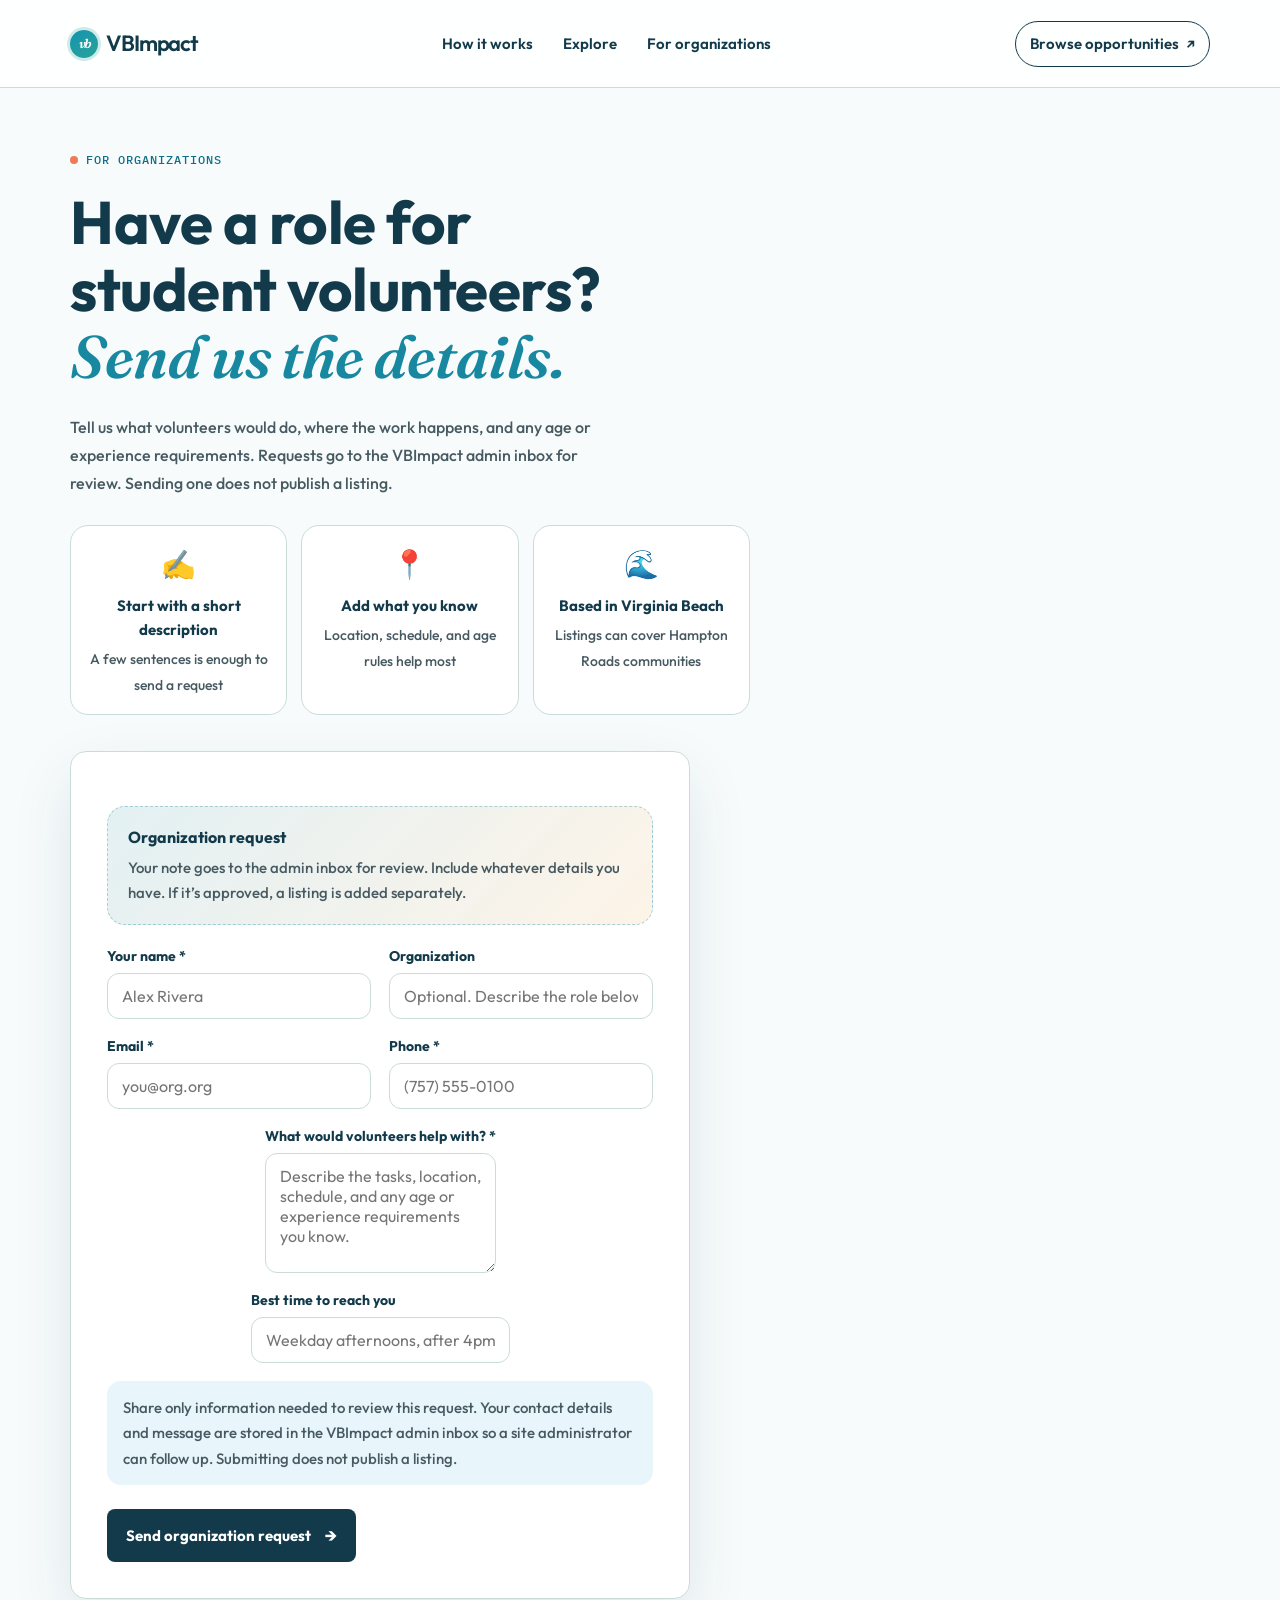
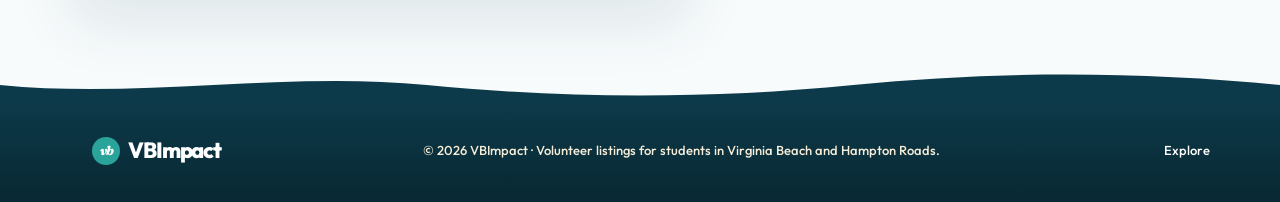
==== commit 1ce477c6: "Update copy, hero photo, categories, and remove wrong photo" ====
--- a/organizations.html
+++ b/organizations.html
@@ -84,7 +84,7 @@
 
   <footer>
     <a class="logo" href="index.html"><span class="logo-mark">vb</span> VBImpact</a>
-    <span>© 2026 VBImpact · Youth volunteer listings for Virginia Beach and Hampton Roads.</span>
+    <span>© 2026 VBImpact · Volunteer listings for students in Virginia Beach and Hampton Roads.</span>
     <div>
       <a href="search.html">Explore</a>
     </div>
--- a/styles.css
+++ b/styles.css
@@ -249,7 +249,7 @@
 .hero-art {
   background:
     linear-gradient(180deg, rgba(11, 44, 56, 0.03) 20%, rgba(11, 44, 56, 0.28) 100%),
-    url("beach-cleanup-volunteers.jpg") center 48% / cover no-repeat;
+    url("coast.jpg") center 60% / cover no-repeat;
   border-radius: 240px 240px 18px 18px;
   position: relative;
   min-height: 520px;
--- a/polish.css
+++ b/polish.css
@@ -174,3 +174,22 @@
 .hours-form .field {
   grid-template-columns: minmax(0, 1fr);
 }
+
+/* Polish pass: layout and mobile fixes */
+
+/* Home pill: let the text wrap naturally instead of splitting the "VBImpact ·" label onto its own line */
+.mission-pill {
+  display: inline-block;
+  line-height: 1.4;
+  max-width: 100%;
+}
+
+/* Explore: the sort control was hidden on phones, so students couldn't sort there */
+@media (max-width: 750px) {
+  .sort { display: flex; }
+}
+
+/* Organizations: align the request form with the page heading instead of floating in the center */
+@media (min-width: 751px) {
+  .form-shell { margin-left: 0; margin-right: auto; }
+}
